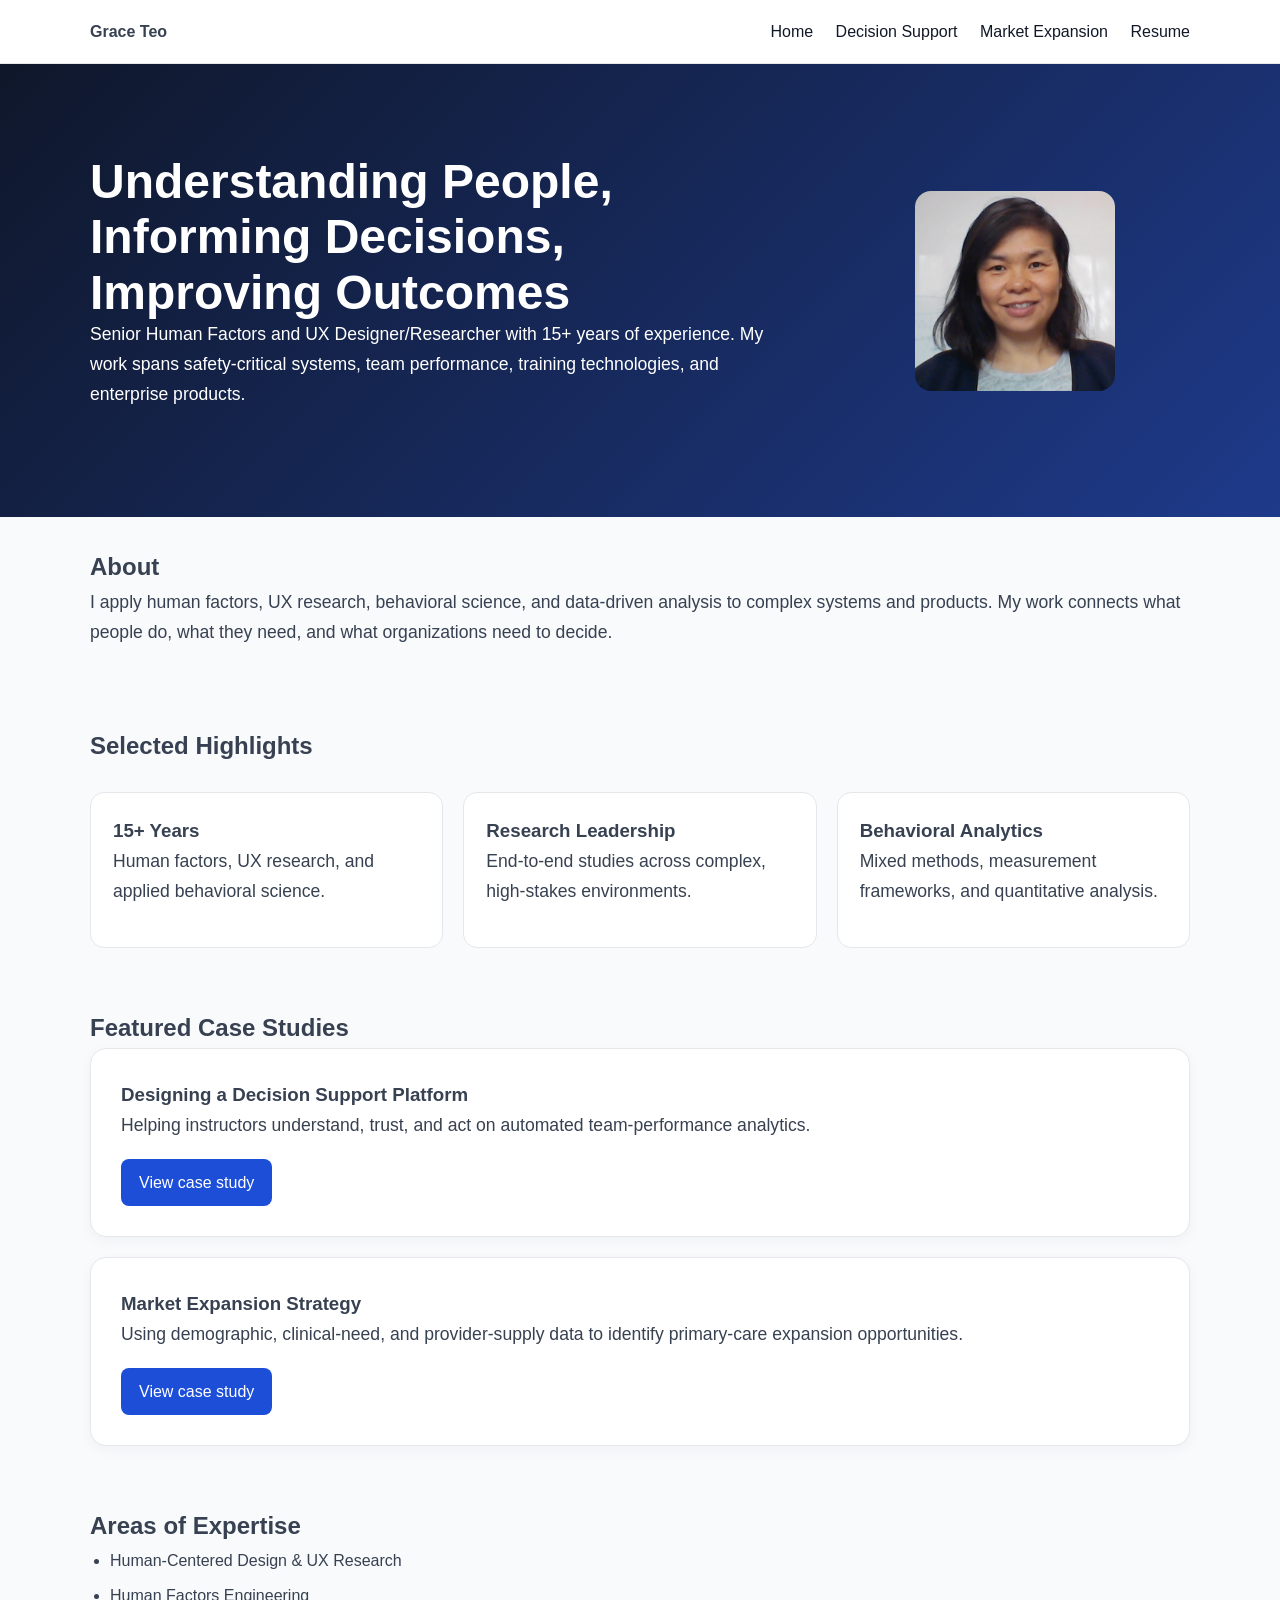
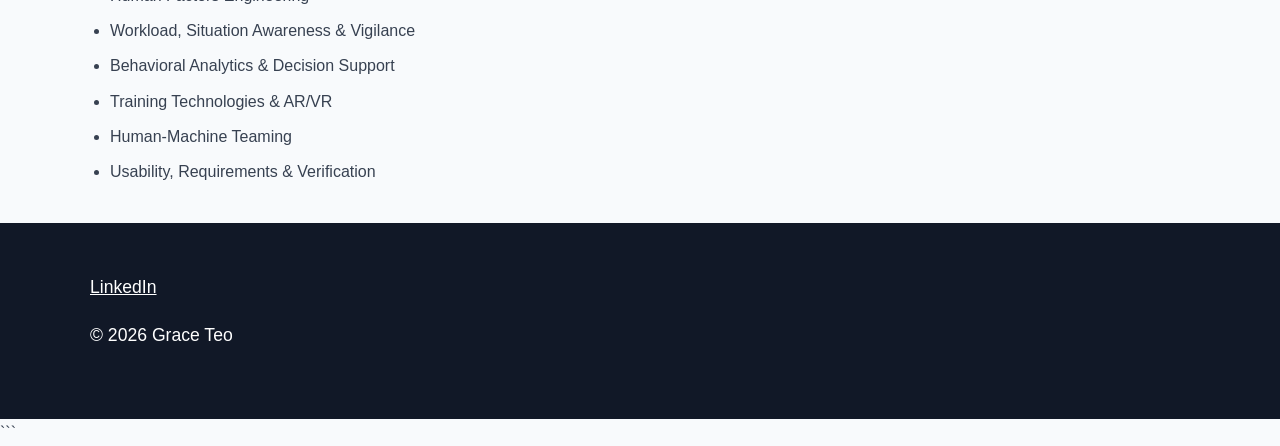
==== index.html @ c3d69d87 "Remove markdown code block from index.html" ====
<!DOCTYPE html>
<html lang="en">
<head>
    <meta charset="UTF-8">
    <meta name="viewport" content="width=device-width, initial-scale=1.0">

    <title>Grace Teo | Human Factors Scientist &amp; UX Researcher</title>

    <meta
        name="description"
        content="Human Factors Scientist and UX Researcher specializing in human-centered design, usability research, AR/VR, immersive training, and complex technology systems."
    >

    <link rel="stylesheet" href="style.css">

    <script async src="https://www.googletagmanager.com/gtag/js?id=G-Z4S8E37RPM"></script>

    <script>
        window.dataLayer = window.dataLayer || [];

        function gtag() {
            dataLayer.push(arguments);
        }

        gtag('js', new Date());
        gtag('config', 'G-Z4S8E37RPM');
    </script>
</head>

<body>

    <nav>
        <div class="container">
            <strong>Grace Teo</strong>

            <div>
                <a href="index.html">Home</a>
                <a href="case-study-decision-support.html">Decision Support</a>
                <a href="case-study-market-expansion.html">Market Expansion</a>
                <a href="assets/GraceTeo_SrUXResearcher_Resume.pdf">Resume</a>
            </div>
        </div>
    </nav>

    <header class="hero">
        <div class="container hero-grid">

            <div>
                <h1>Understanding People, Informing Decisions, Improving Outcomes</h1>

                <p>
                    Senior Human Factors and UX Designer/Researcher with 15+ years of experience.
                    My work spans safety-critical systems, team performance, training technologies,
                    and enterprise products.
                </p>
            </div>

            <div>
                <img src="assets/headshot.jpg" alt="Grace Teo">
            </div>

        </div>
    </header>

    <main>

        <section>
            <div class="container">

                <h2>About</h2>

                <p>
                    I apply human factors, UX research, behavioral science, and data-driven
                    analysis to complex systems and products. My work connects what people do,
                    what they need, and what organizations need to decide.
                </p>

            </div>
        </section>


        <section>
            <div class="container">

                <h2>Selected Highlights</h2>

                <div class="insight-grid">

                    <div class="insight-card">
                        <h3>15+ Years</h3>

                        <p>
                            Human factors, UX research, and applied behavioral science.
                        </p>
                    </div>

                    <div class="insight-card">
                        <h3>Research Leadership</h3>

                        <p>
                            End-to-end studies across complex, high-stakes environments.
                        </p>
                    </div>

                    <div class="insight-card">
                        <h3>Behavioral Analytics</h3>

                        <p>
                            Mixed methods, measurement frameworks, and quantitative analysis.
                        </p>
                    </div>

                </div>

            </div>
        </section>


        <section>
            <div class="container">

                <h2>Featured Case Studies</h2>

                <div class="project-card">

                    <h3>Designing a Decision Support Platform</h3>

                    <p>
                        Helping instructors understand, trust, and act on automated
                        team-performance analytics.
                    </p>

                    <a
                        class="btn"
                        style="background:#1d4ed8;color:#fff"
                        href="case-study-decision-support.html"
                    >
                        View case study
                    </a>

                </div>

                <div style="height:20px"></div>

                <div class="project-card">

                    <h3>Market Expansion Strategy</h3>

                    <p>
                        Using demographic, clinical-need, and provider-supply data to identify
                        primary-care expansion opportunities.
                    </p>

                    <a
                        class="btn"
                        style="background:#1d4ed8;color:#fff"
                        href="case-study-market-expansion.html"
                    >
                        View case study
                    </a>

                </div>

            </div>
        </section>


        <section>
            <div class="container">

                <h2>Areas of Expertise</h2>

                <ul>
                    <li>Human-Centered Design &amp; UX Research</li>
                    <li>Human Factors Engineering</li>
                    <li>Workload, Situation Awareness &amp; Vigilance</li>
                    <li>Behavioral Analytics &amp; Decision Support</li>
                    <li>Training Technologies &amp; AR/VR</li>
                    <li>Human-Machine Teaming</li>
                    <li>Usability, Requirements &amp; Verification</li>
                </ul>

            </div>
        </section>

    </main>


    <footer>
        <div class="container">

            <p>
                <a
                    href="https://www.linkedin.com/in/grace-wl-teo/"
                    style="color:#fff"
                >
                    LinkedIn
                </a>
            </p>

            <p>© 2026 Grace Teo</p>

        </div>
    </footer>

</body>
</html>
```
---- style.css ----
:root {
  --primary: #1d4ed8;
  --dark: #111827;
  --text: #374151;
  --light: #f8fafc;
  --border: #e5e7eb;
}
* { box-sizing: border-box; margin: 0; padding: 0; }
body { font-family: Inter, Arial, sans-serif; line-height: 1.7; color: var(--text); background: var(--light); }
.container { width: min(1100px, 90%); margin: auto; }
nav { background:#fff; border-bottom:1px solid var(--border); padding:18px 0; }
nav .container { display:flex; align-items:center; justify-content:space-between; gap:20px; }
nav a { color:var(--dark); text-decoration:none; margin-left:18px; }
nav a:hover { color:var(--primary); }
.hero { background:linear-gradient(135deg,#0f172a,#1e3a8a); color:#fff; padding:90px 0; }
.hero-grid { display:grid; grid-template-columns:2fr 1fr; gap:50px; align-items:center; }
.hero img { width:70%; max-width:200px; border-radius:16px; display:block; margin:auto; }
h1 { font-size:3rem; line-height:1.15; }
p { font-size:1.1rem; margin-bottom:18px; }
.btn { display:inline-block; padding:10px 18px; border-radius:8px; text-decoration:none; margin-right:10px; }
.btn-primary { background:#fff; color:var(--primary); }
.btn-secondary { border:1px solid rgba(255,255,255,.5); color:#fff; }
section { padding:30px 0; }
.card,.project-card { background:#fff; border:1px solid var(--border); border-radius:14px; padding:25px; box-shadow:0 4px 14px rgba(15,23,42,.04); }
.project-card { padding:30px; border-radius:16px; }
.image-placeholder,.case-image { width:70%; max-width:100%; margin:auto; display:block; border-radius:0; }
footer { background:var(--dark); color:#fff; padding:50px 0; }
ul { padding-left:20px; }
li { margin-bottom:8px; }

/* Market expansion case study */
.case-hero { padding: 70px 0 55px; background: linear-gradient(135deg, #0f172a, #1e3a8a); color: white; }
.case-hero h1 { margin-bottom: 12px; }
.case-hero .subtitle { max-width: 760px; font-size: 1.2rem; opacity: .92; }
.case-meta { display:grid; grid-template-columns:repeat(4,1fr); gap:18px; margin: 30px 0 0; }
.case-meta div { background:rgba(255,255,255,.08); border:1px solid rgba(255,255,255,.15); border-radius:12px; padding:16px; }
.case-meta strong { display:block; font-size:.78rem; text-transform:uppercase; letter-spacing:.08em; opacity:.7; margin-bottom:4px; }
.section-intro { max-width:760px; }
.insight-grid { display:grid; grid-template-columns:repeat(3,1fr); gap:20px; margin-top:25px; }
.insight-card { background:#fff; border:1px solid var(--border); border-radius:14px; padding:22px; }
.insight-card h3 { margin-top:0; }
.formula { background:#f1f5f9; border-left:4px solid var(--primary); padding:18px 20px; border-radius:8px; margin:20px 0; font-family:ui-monospace,SFMono-Regular,Menlo,monospace; line-height:1.6; overflow:auto; }
.case-callout { background:#eff6ff; border:1px solid #bfdbfe; border-radius:14px; padding:24px; margin:25px 0; }
.case-callout strong { color:#1e3a8a; }
.rank-table { width:100%; border-collapse:collapse; background:#fff; border:1px solid var(--border); border-radius:12px; overflow:hidden; }
.rank-table th,.rank-table td { padding:12px 14px; text-align:left; border-bottom:1px solid var(--border); }
.rank-table th { font-size:.8rem; text-transform:uppercase; letter-spacing:.06em; background:#f8fafc; }
.rank-table tr:last-child td { border-bottom:0; }
.rank-table button { border:0; background:none; color:var(--primary); font:inherit; font-weight:600; cursor:pointer; padding:0; }
.explorer-frame { width:100%; height:820px; border:0; border-radius:14px; background:#fff; box-shadow:0 8px 24px rgba(15,23,42,.08); }
@media (max-width:768px){ .case-meta,.insight-grid { grid-template-columns:1fr 1fr; } .explorer-frame{height:1000px;} }
@media (max-width:520px){ .case-meta,.insight-grid { grid-template-columns:1fr; } }
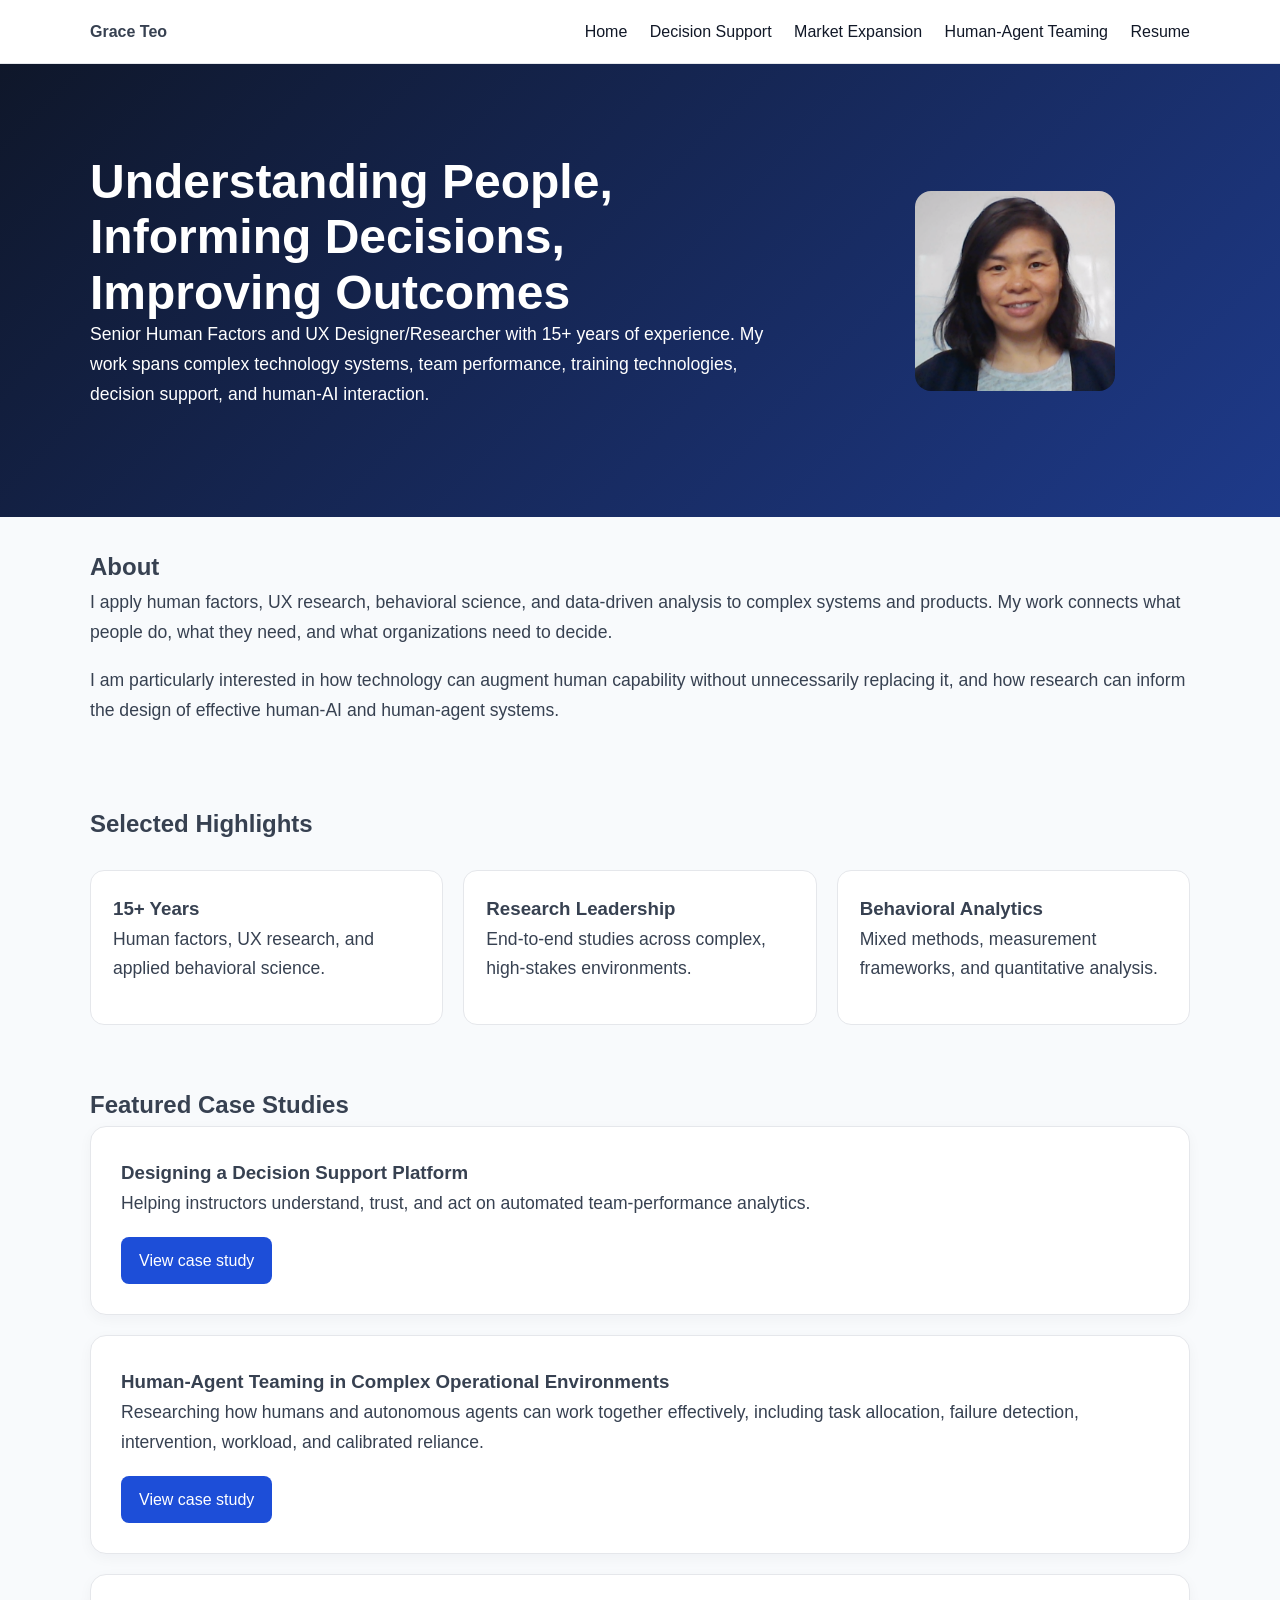
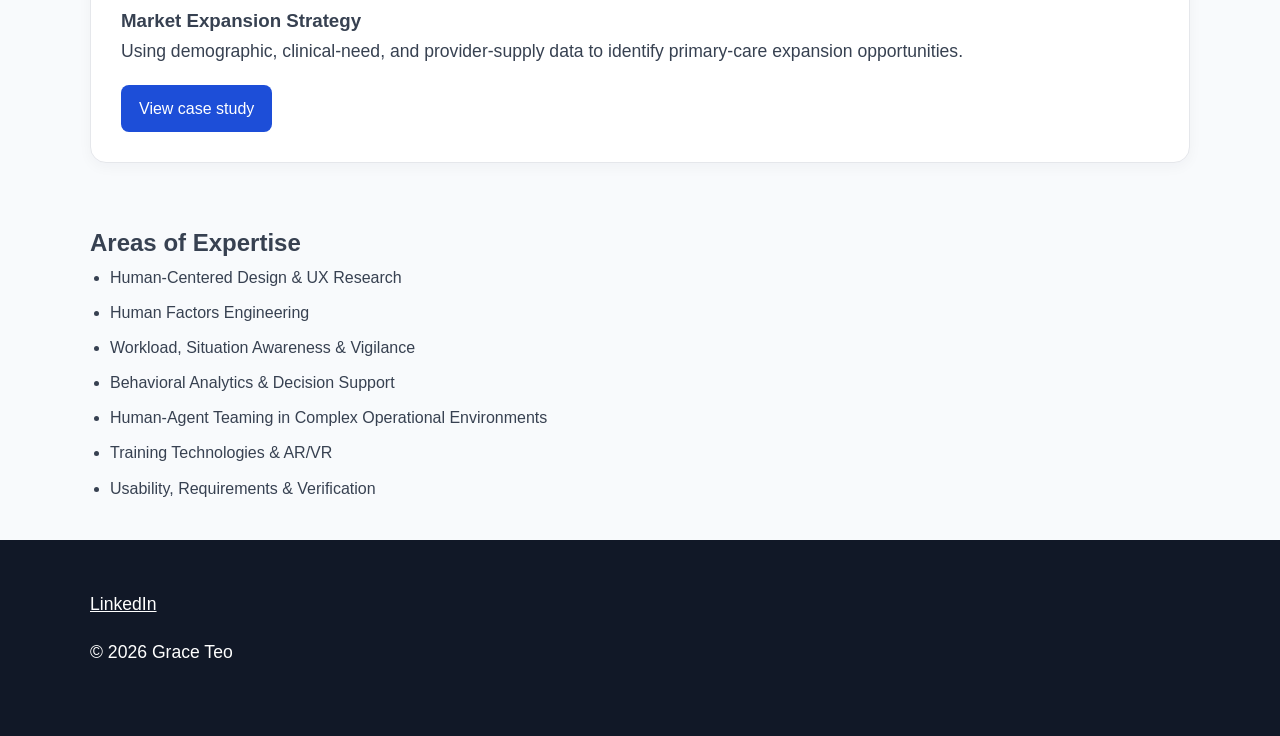
==== commit 5311022b: "Revise content and add Human-Agent Teaming case study Updated the content to reflect a focus on beha" ====
--- a/index.html
+++ b/index.html
@@ -8,7 +8,7 @@
 
     <meta
         name="description"
-        content="Human Factors Scientist and UX Researcher specializing in human-centered design, usability research, AR/VR, immersive training, and complex technology systems."
+        content="Human Factors Scientist and UX Researcher specializing in human-centered design, behavioral research, decision support, human-agent teaming, and complex technology systems."
     >
 
     <link rel="stylesheet" href="style.css">
@@ -37,11 +37,13 @@
                 <a href="index.html">Home</a>
                 <a href="case-study-decision-support.html">Decision Support</a>
                 <a href="case-study-market-expansion.html">Market Expansion</a>
+                <a href="case-study-human-agent-teaming.html">Human-Agent Teaming</a>
                 <a href="assets/GraceTeo_SrUXResearcher_Resume.pdf">Resume</a>
             </div>
         </div>
     </nav>
 
+
     <header class="hero">
         <div class="container hero-grid">
 
@@ -50,8 +52,8 @@
 
                 <p>
                     Senior Human Factors and UX Designer/Researcher with 15+ years of experience.
-                    My work spans safety-critical systems, team performance, training technologies,
-                    and enterprise products.
+                    My work spans complex technology systems, team performance, training technologies,
+                    decision support, and human-AI interaction.
                 </p>
             </div>
 
@@ -61,6 +63,7 @@
 
         </div>
     </header>
+
 
     <main>
 
@@ -75,6 +78,12 @@
                     what they need, and what organizations need to decide.
                 </p>
 
+                <p>
+                    I am particularly interested in how technology can augment human capability
+                    without unnecessarily replacing it, and how research can inform the design
+                    of effective human-AI and human-agent systems.
+                </p>
+
             </div>
         </section>
 
@@ -94,6 +103,7 @@
                         </p>
                     </div>
 
+
                     <div class="insight-card">
                         <h3>Research Leadership</h3>
 
@@ -102,6 +112,7 @@
                         </p>
                     </div>
 
+
                     <div class="insight-card">
                         <h3>Behavioral Analytics</h3>
 
@@ -120,6 +131,7 @@
             <div class="container">
 
                 <h2>Featured Case Studies</h2>
+
 
                 <div class="project-card">
 
@@ -140,7 +152,33 @@
 
                 </div>
 
+
                 <div style="height:20px"></div>
+
+
+                <div class="project-card">
+
+                    <h3>Human-Agent Teaming in Complex Operational Environments</h3>
+
+                    <p>
+                        Researching how humans and autonomous agents can work together effectively,
+                        including task allocation, failure detection, intervention, workload,
+                        and calibrated reliance.
+                    </p>
+
+                    <a
+                        class="btn"
+                        style="background:#1d4ed8;color:#fff"
+                        href="case-study-human-agent-teaming.html"
+                    >
+                        View case study
+                    </a>
+
+                </div>
+
+
+                <div style="height:20px"></div>
+
 
                 <div class="project-card">
 
@@ -175,8 +213,8 @@
                     <li>Human Factors Engineering</li>
                     <li>Workload, Situation Awareness &amp; Vigilance</li>
                     <li>Behavioral Analytics &amp; Decision Support</li>
+                    <li>Human-Agent Teaming in Complex Operational Environments</li>
                     <li>Training Technologies &amp; AR/VR</li>
-                    <li>Human-Machine Teaming</li>
                     <li>Usability, Requirements &amp; Verification</li>
                 </ul>
 
@@ -205,4 +243,3 @@
 
 </body>
 </html>
-```
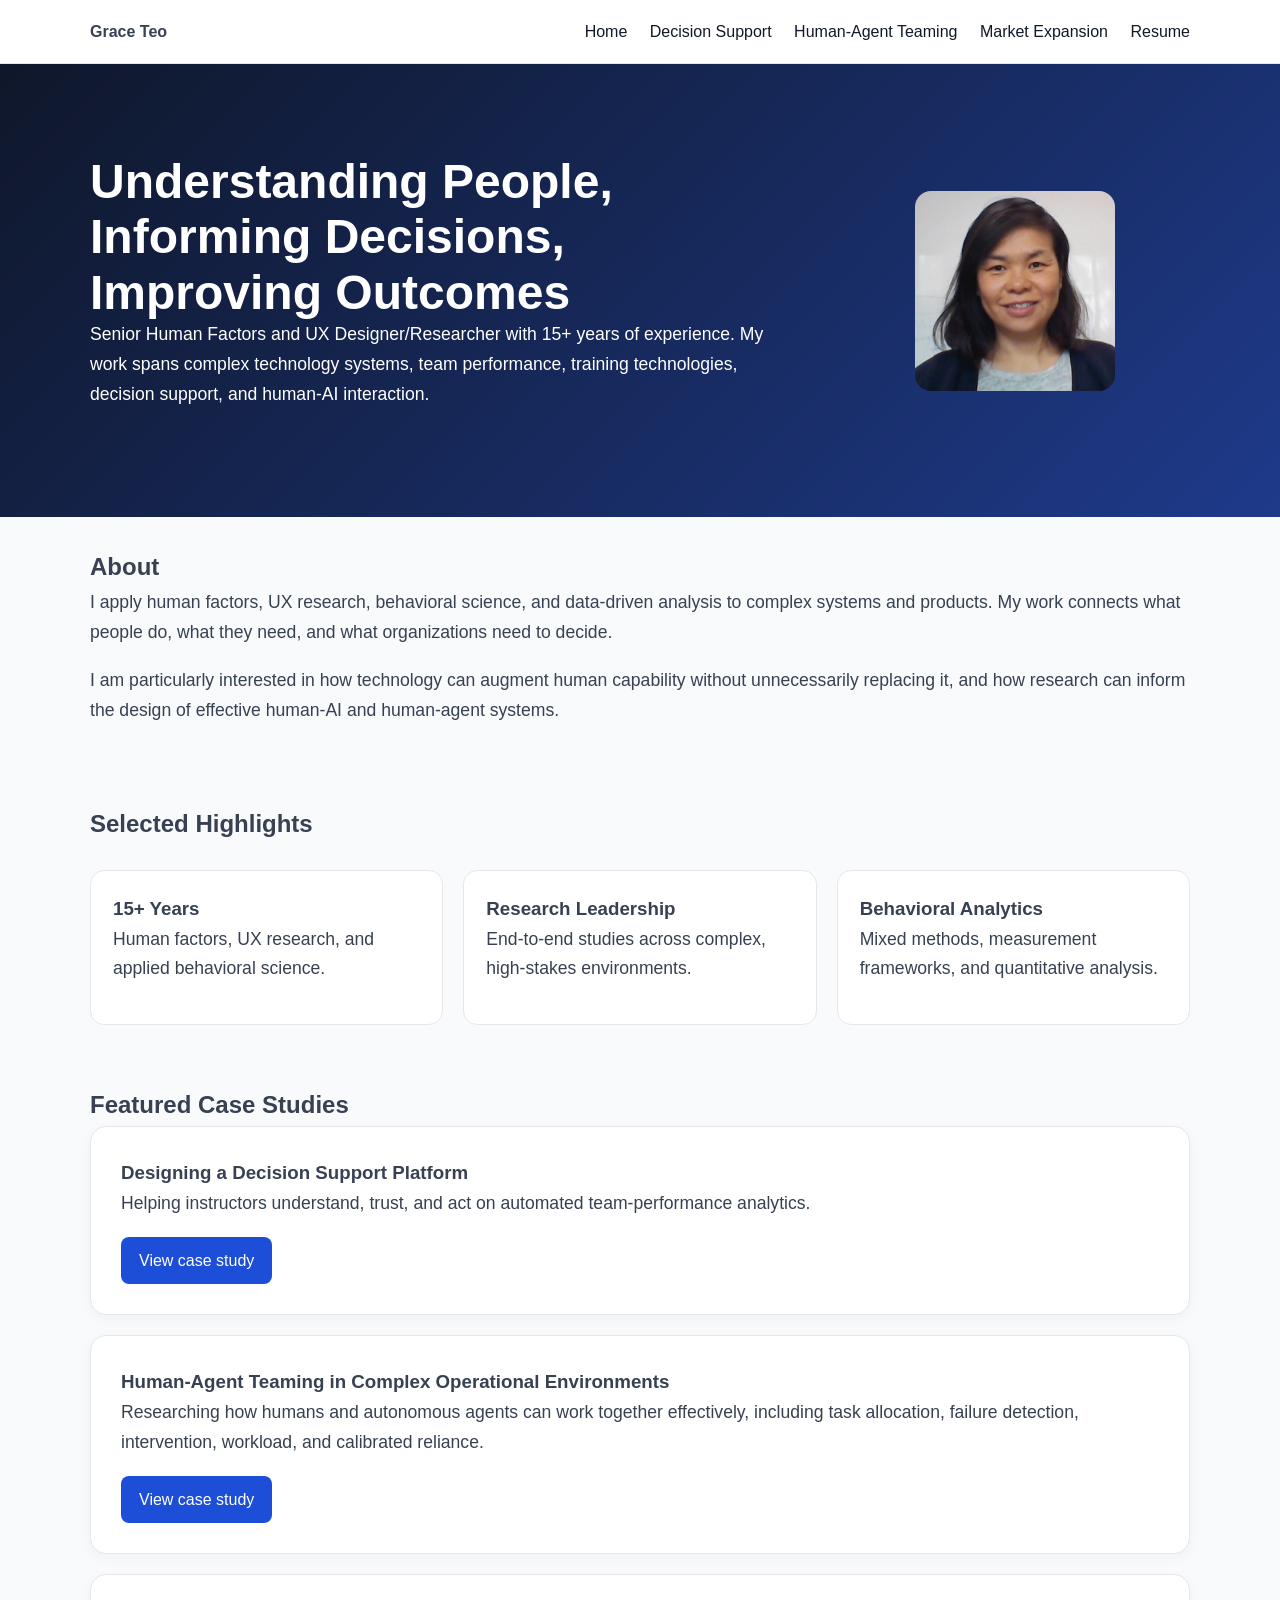
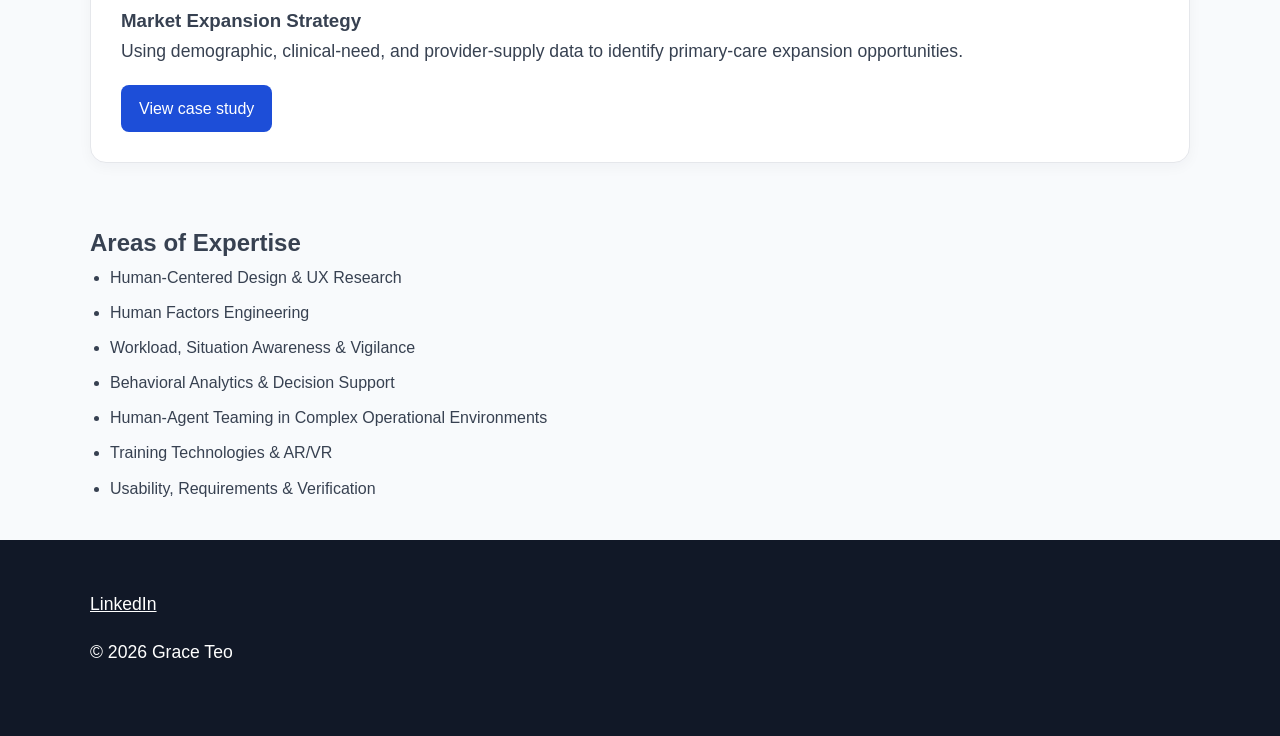
==== commit f896c91f: "Reorder navigation links in index.html" ====
--- a/index.html
+++ b/index.html
@@ -36,8 +36,8 @@
             <div>
                 <a href="index.html">Home</a>
                 <a href="case-study-decision-support.html">Decision Support</a>
+                <a href="case-study-human-agent-teaming.html">Human-Agent Teaming</a>
                 <a href="case-study-market-expansion.html">Market Expansion</a>
-                <a href="case-study-human-agent-teaming.html">Human-Agent Teaming</a>
                 <a href="assets/GraceTeo_SrUXResearcher_Resume.pdf">Resume</a>
             </div>
         </div>
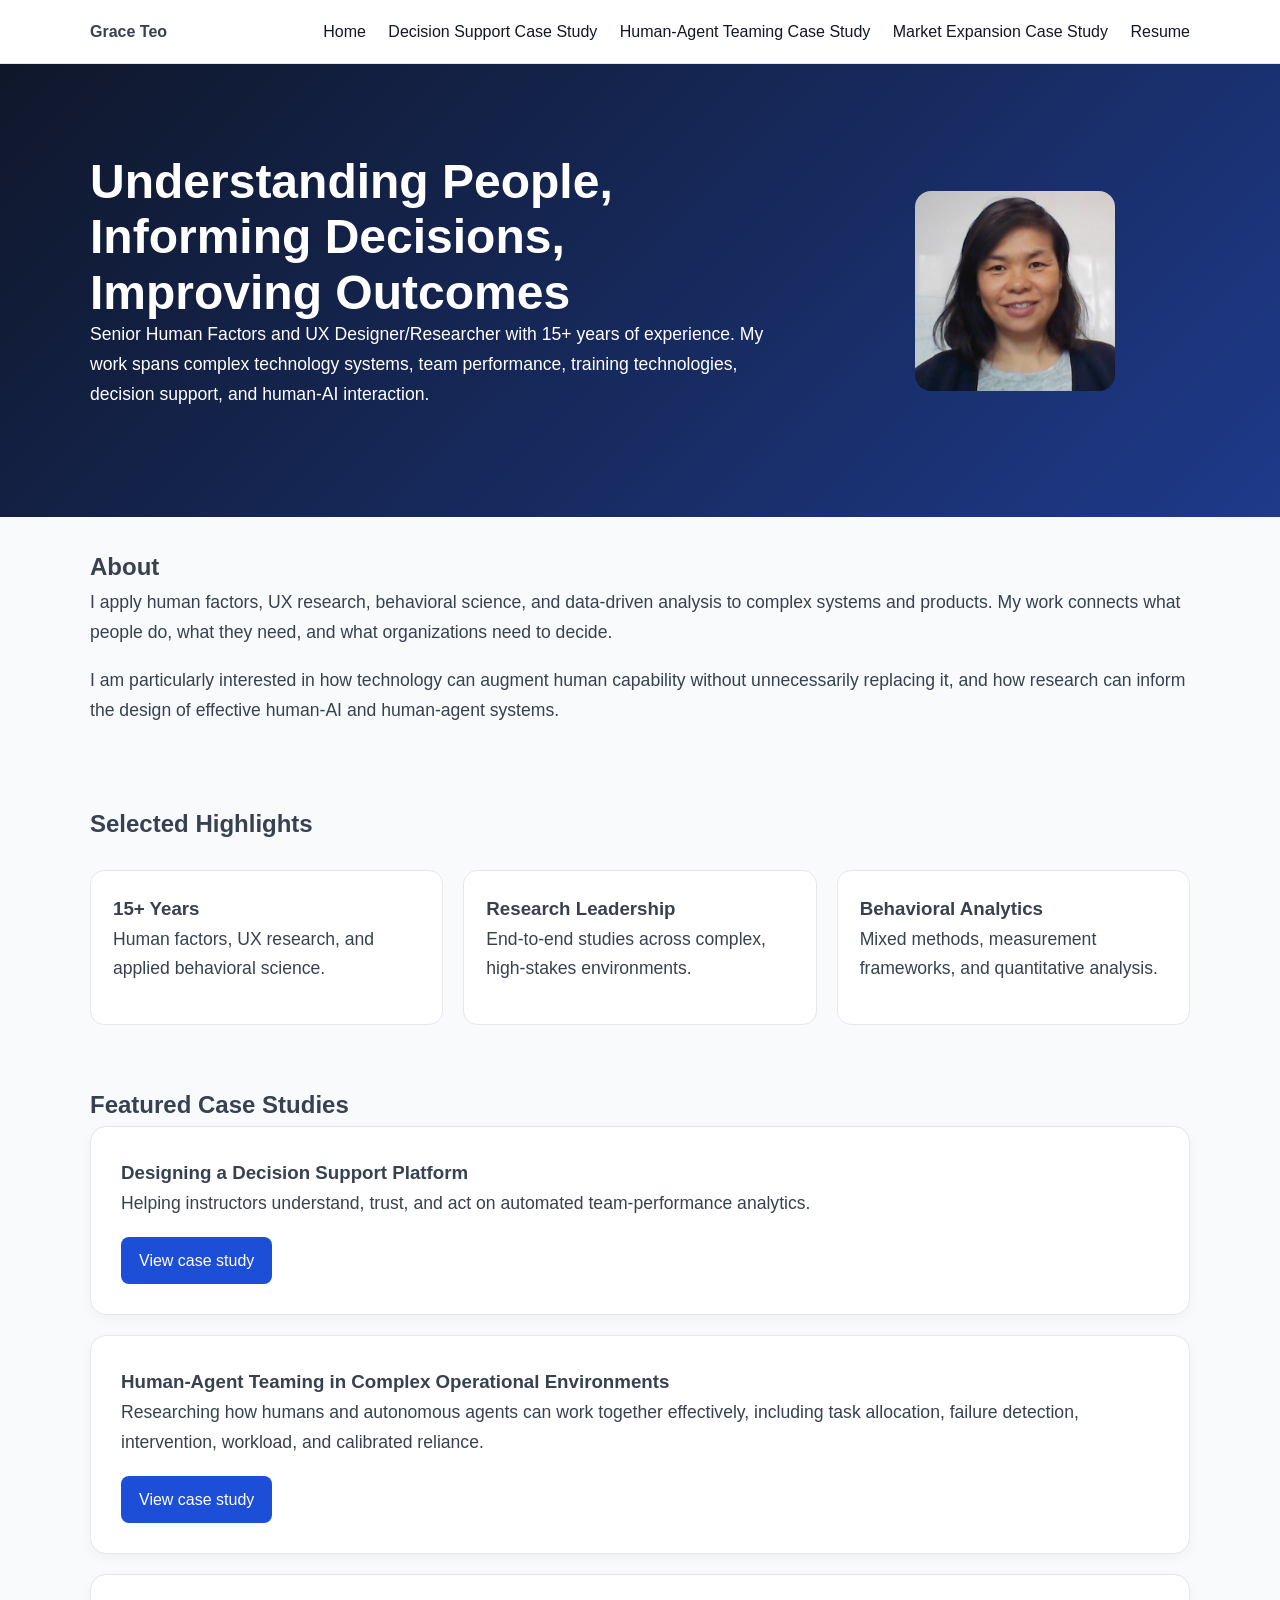
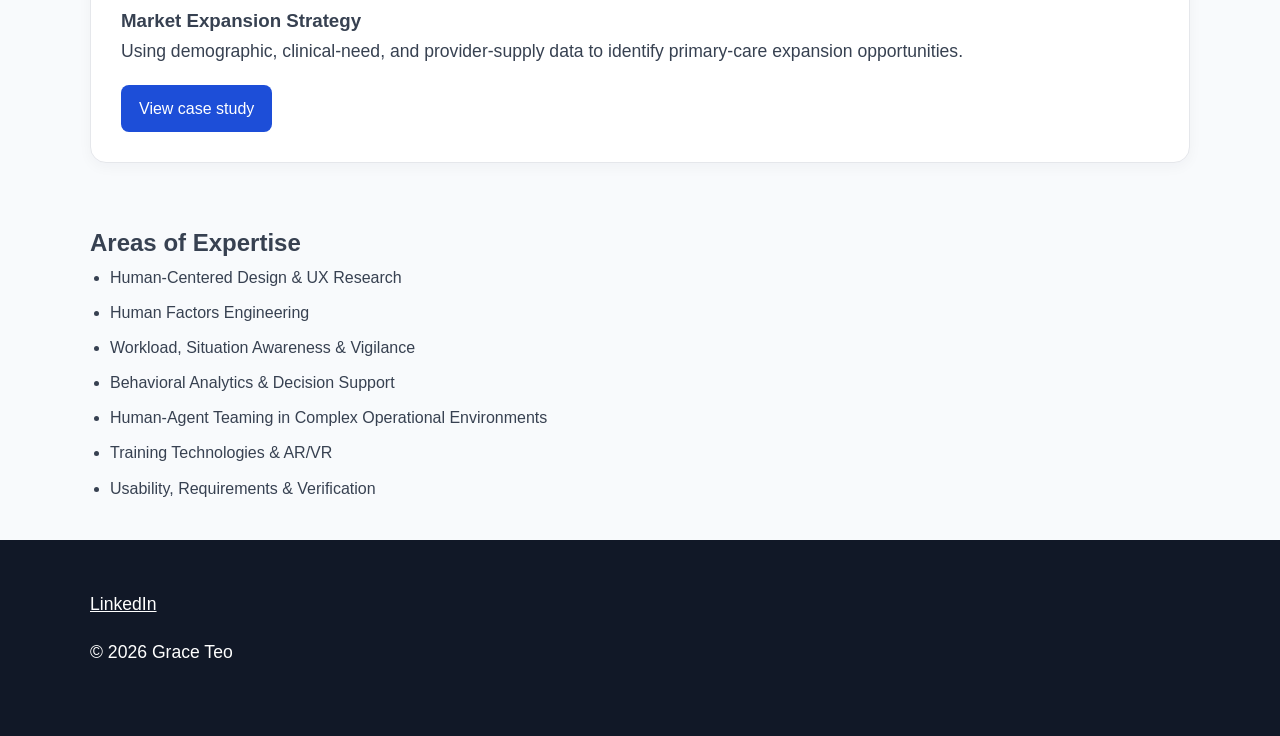
==== commit d6928ade: "Update case study links with full titles" ====
--- a/index.html
+++ b/index.html
@@ -35,9 +35,9 @@
 
             <div>
                 <a href="index.html">Home</a>
-                <a href="case-study-decision-support.html">Decision Support</a>
-                <a href="case-study-human-agent-teaming.html">Human-Agent Teaming</a>
-                <a href="case-study-market-expansion.html">Market Expansion</a>
+                <a href="case-study-decision-support.html">Decision Support Case Study</a>
+                <a href="case-study-human-agent-teaming.html">Human-Agent Teaming Case Study</a>
+                <a href="case-study-market-expansion.html">Market Expansion Case Study</a>
                 <a href="assets/GraceTeo_SrUXResearcher_Resume.pdf">Resume</a>
             </div>
         </div>
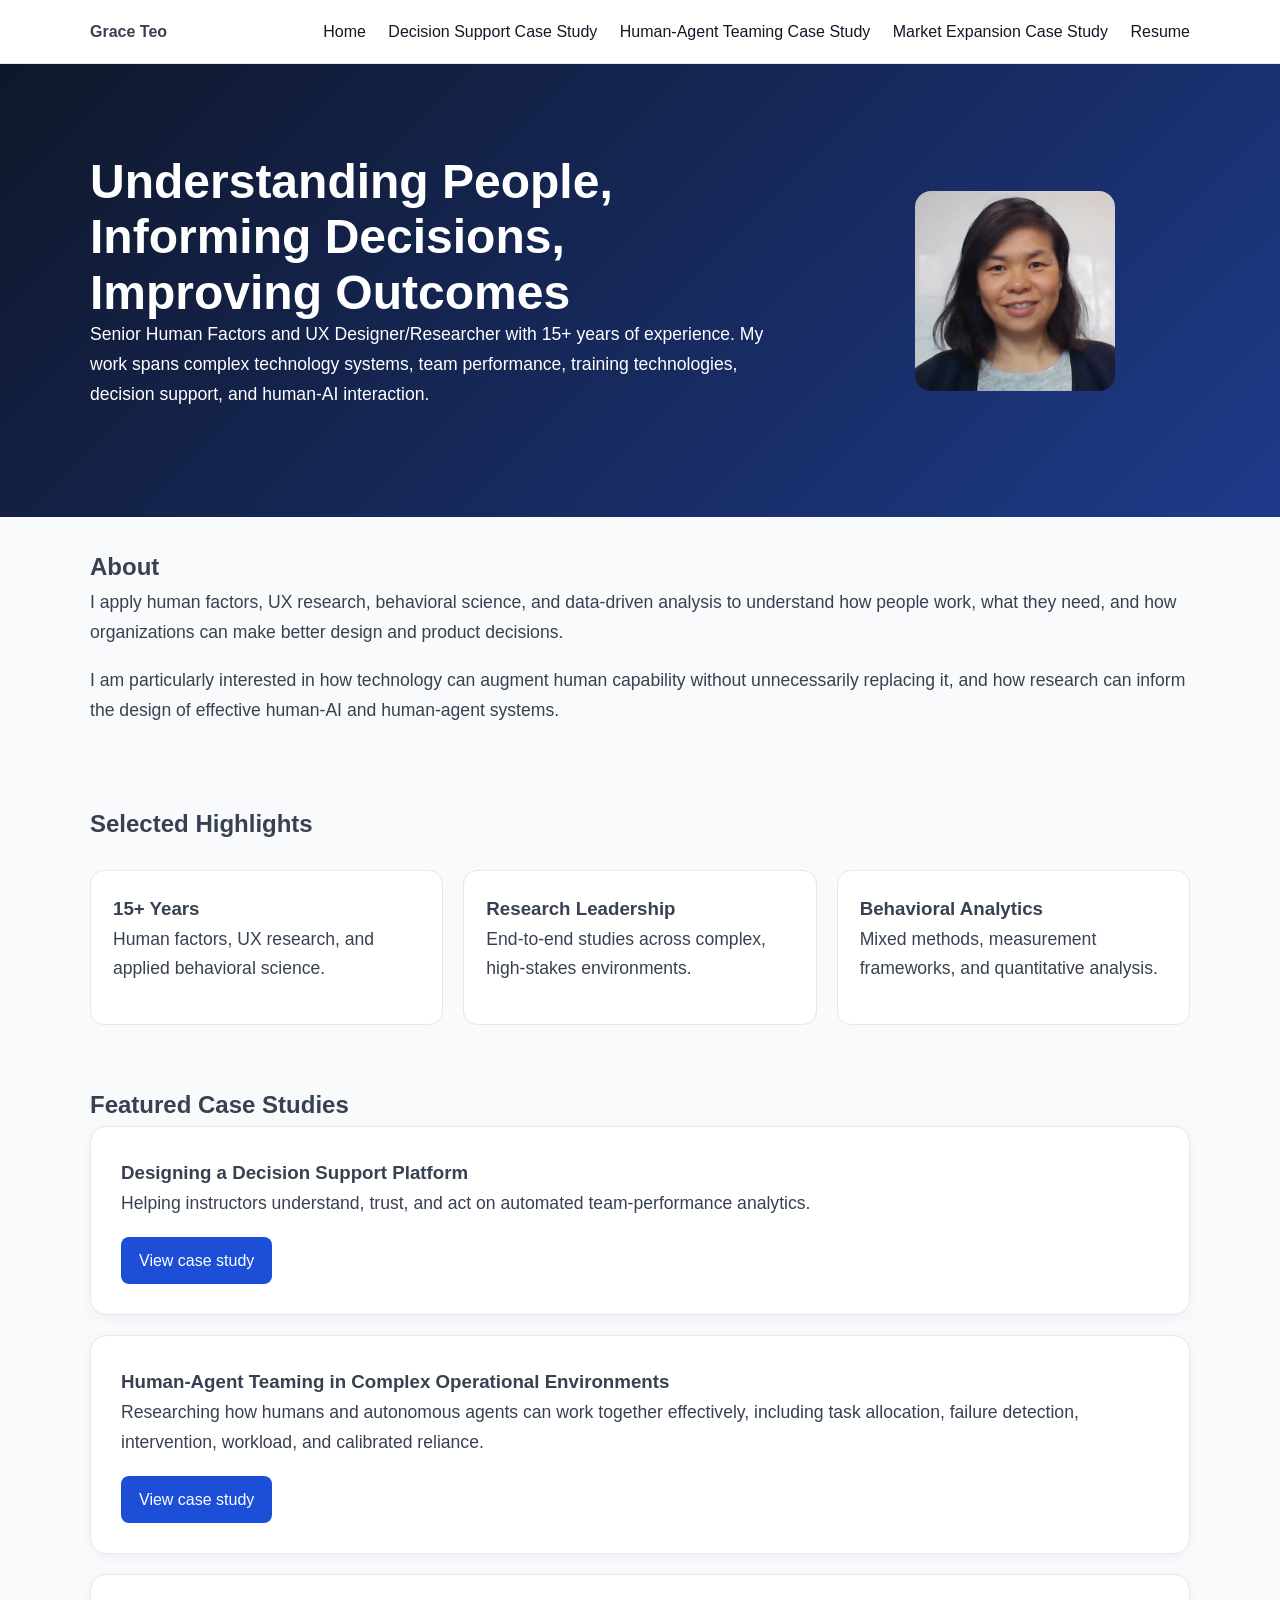
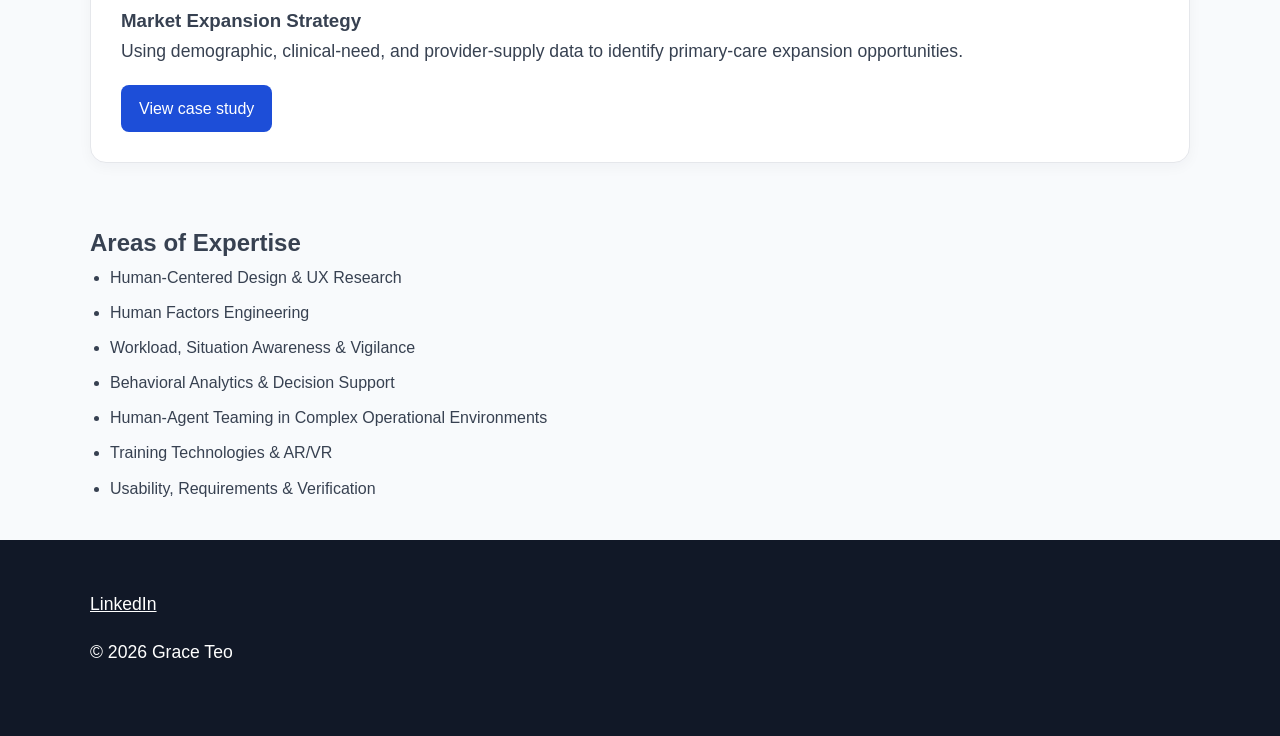
==== commit 6dbae6a2: "Refine description of UX research approach" ====
--- a/index.html
+++ b/index.html
@@ -74,8 +74,8 @@
 
                 <p>
                     I apply human factors, UX research, behavioral science, and data-driven
-                    analysis to complex systems and products. My work connects what people do,
-                    what they need, and what organizations need to decide.
+                    analysis to understand how people work, what they need, and how organizations
+                    can make better design and product decisions.
                 </p>
 
                 <p>
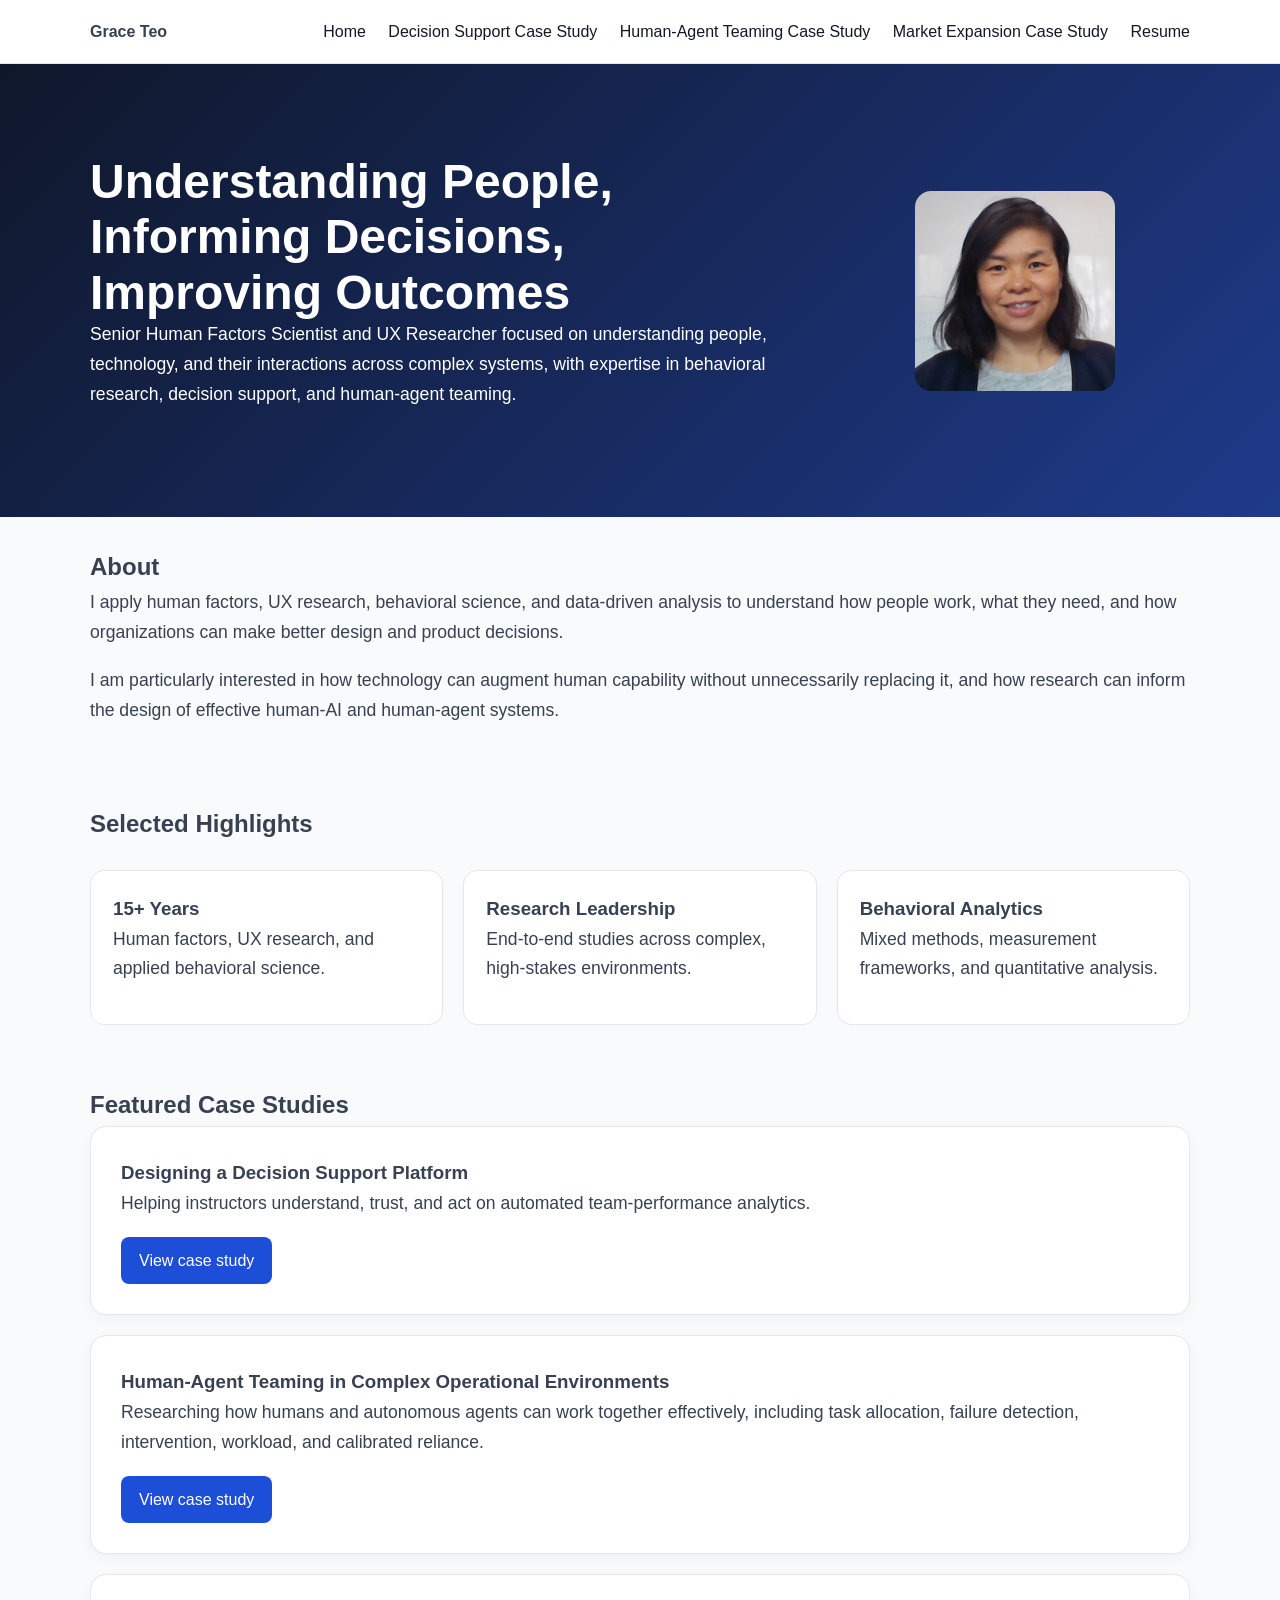
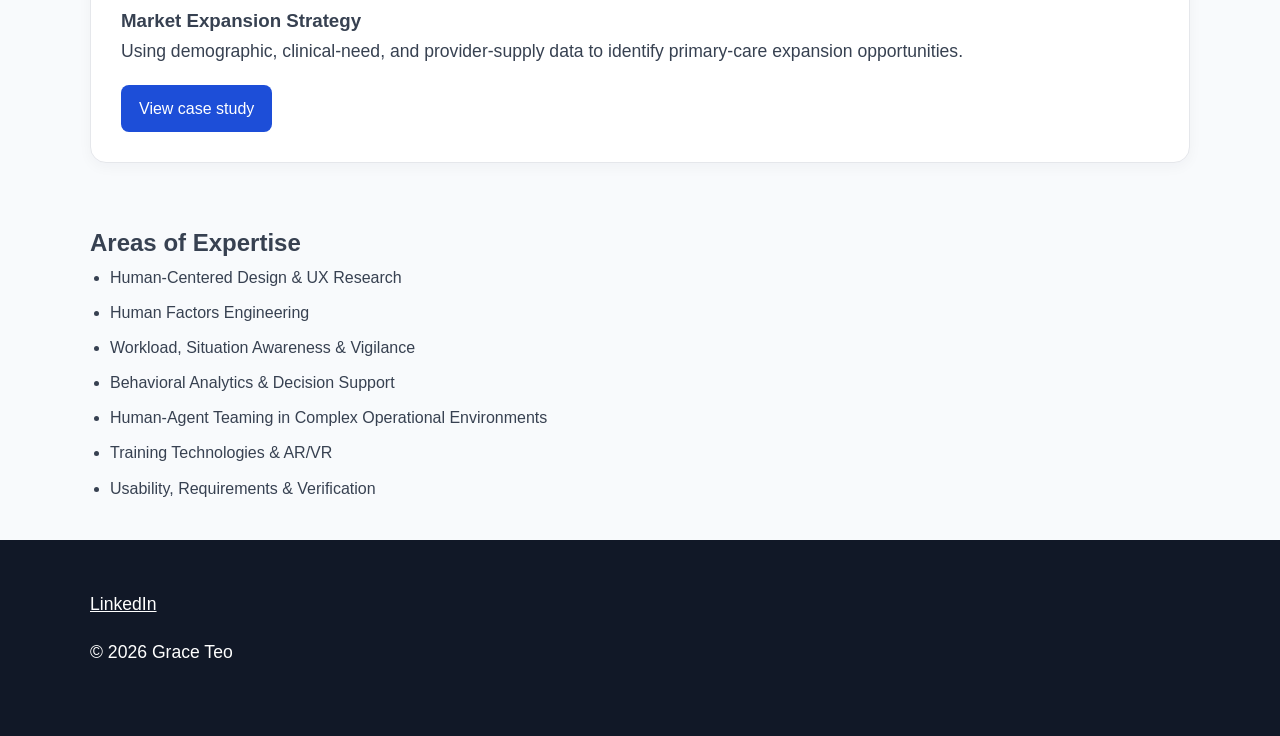
==== commit 69c047e6: "Update professional description in index.html" ====
--- a/index.html
+++ b/index.html
@@ -8,7 +8,8 @@
 
     <meta
         name="description"
-        content="Human Factors Scientist and UX Researcher specializing in human-centered design, behavioral research, decision support, human-agent teaming, and complex technology systems."
+        content="Senior Human Factors Scientist and UX Researcher focused on understanding people, technology, 
+        and their interactions across complex systems, with expertise in behavioral research, decision support, and human-agent teaming."
     >
 
     <link rel="stylesheet" href="style.css">
@@ -51,9 +52,8 @@
                 <h1>Understanding People, Informing Decisions, Improving Outcomes</h1>
 
                 <p>
-                    Senior Human Factors and UX Designer/Researcher with 15+ years of experience.
-                    My work spans complex technology systems, team performance, training technologies,
-                    decision support, and human-AI interaction.
+                    Senior Human Factors Scientist and UX Researcher focused on understanding people, technology, 
+                    and their interactions across complex systems, with expertise in behavioral research, decision support, and human-agent teaming.
                 </p>
             </div>
 
